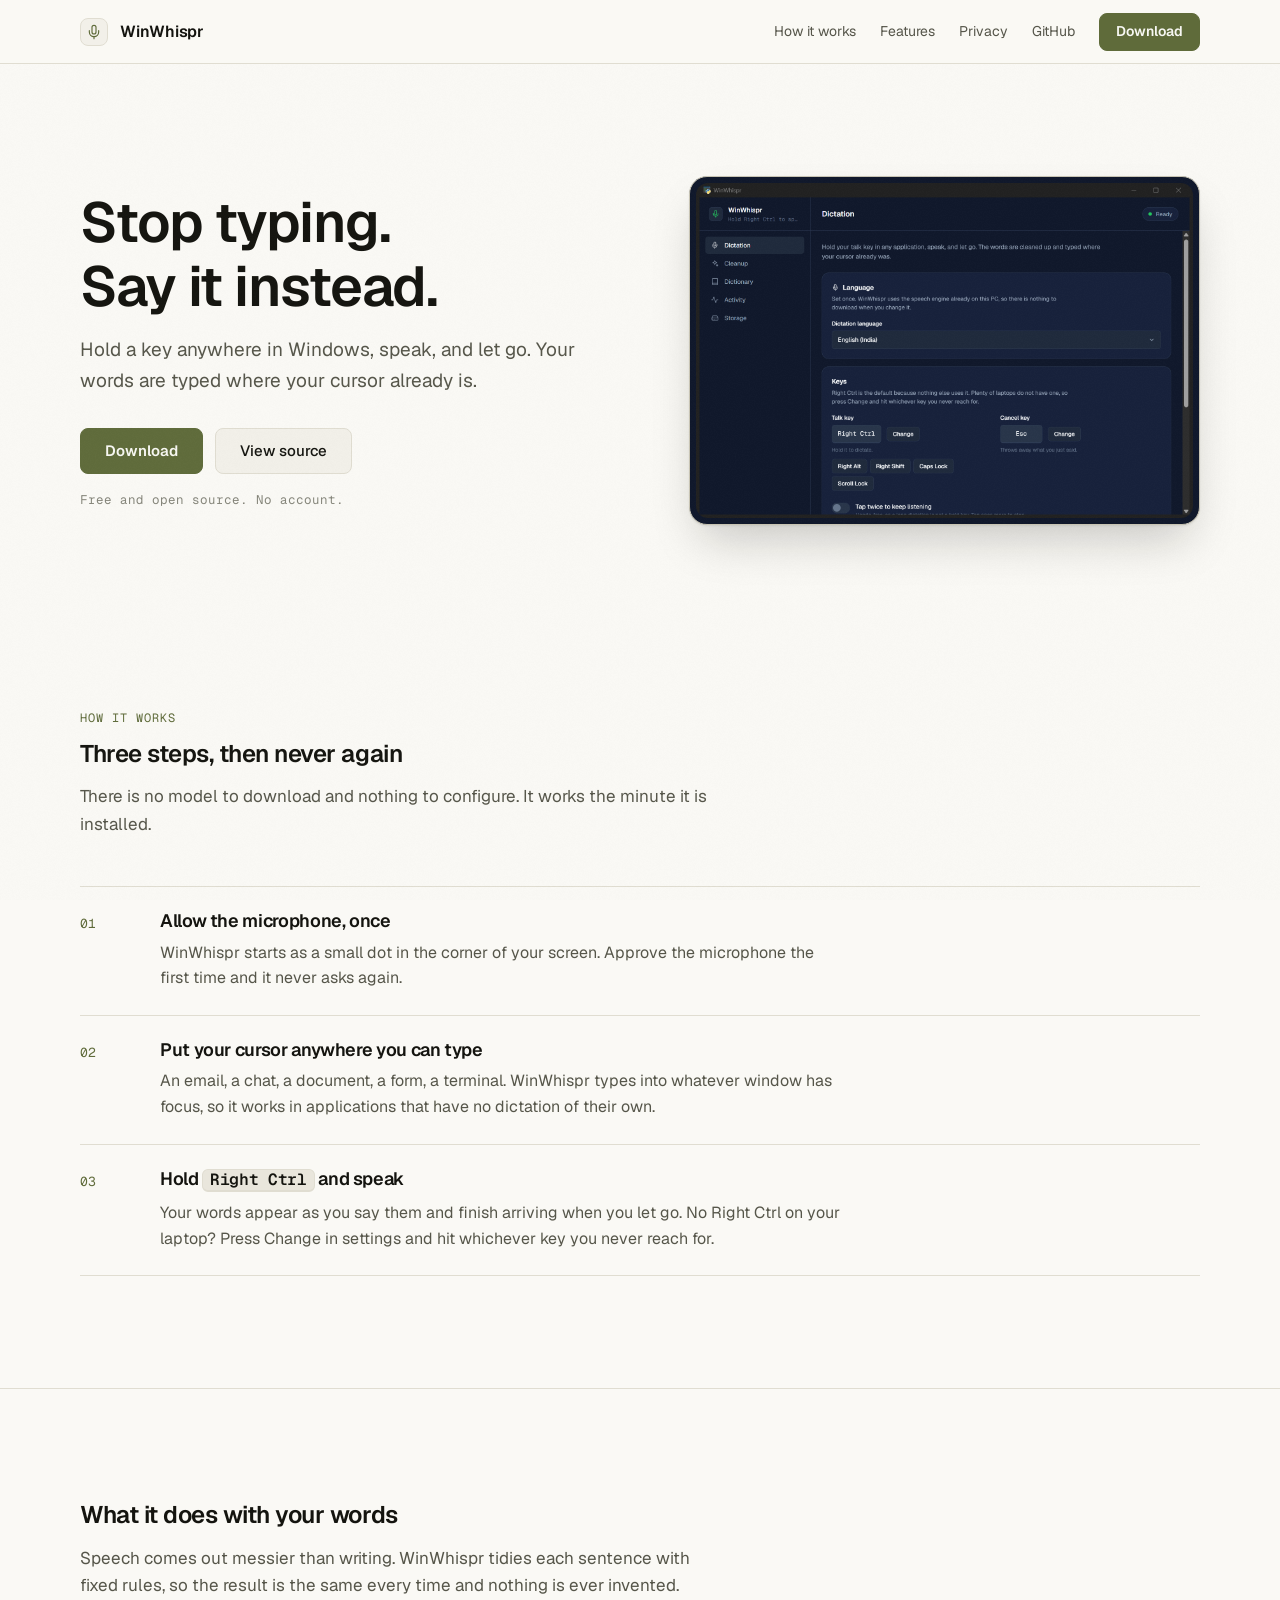
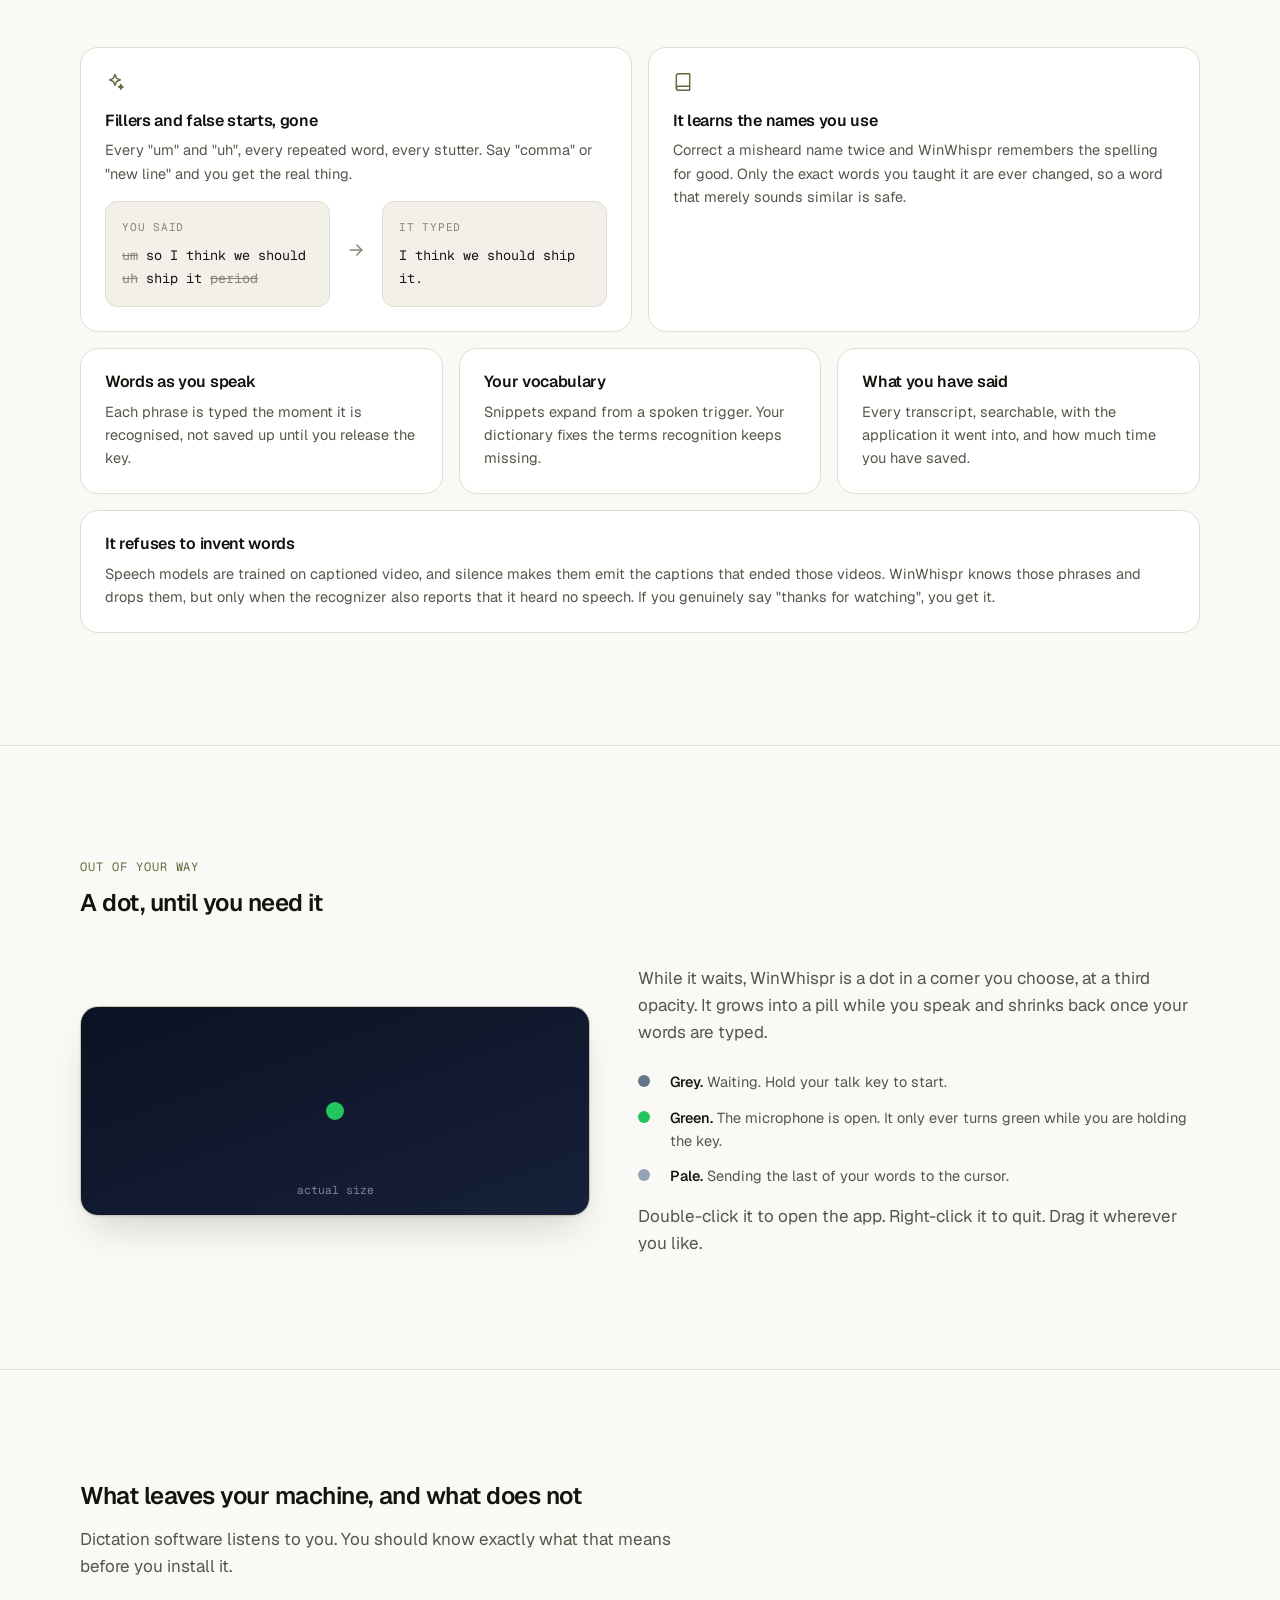
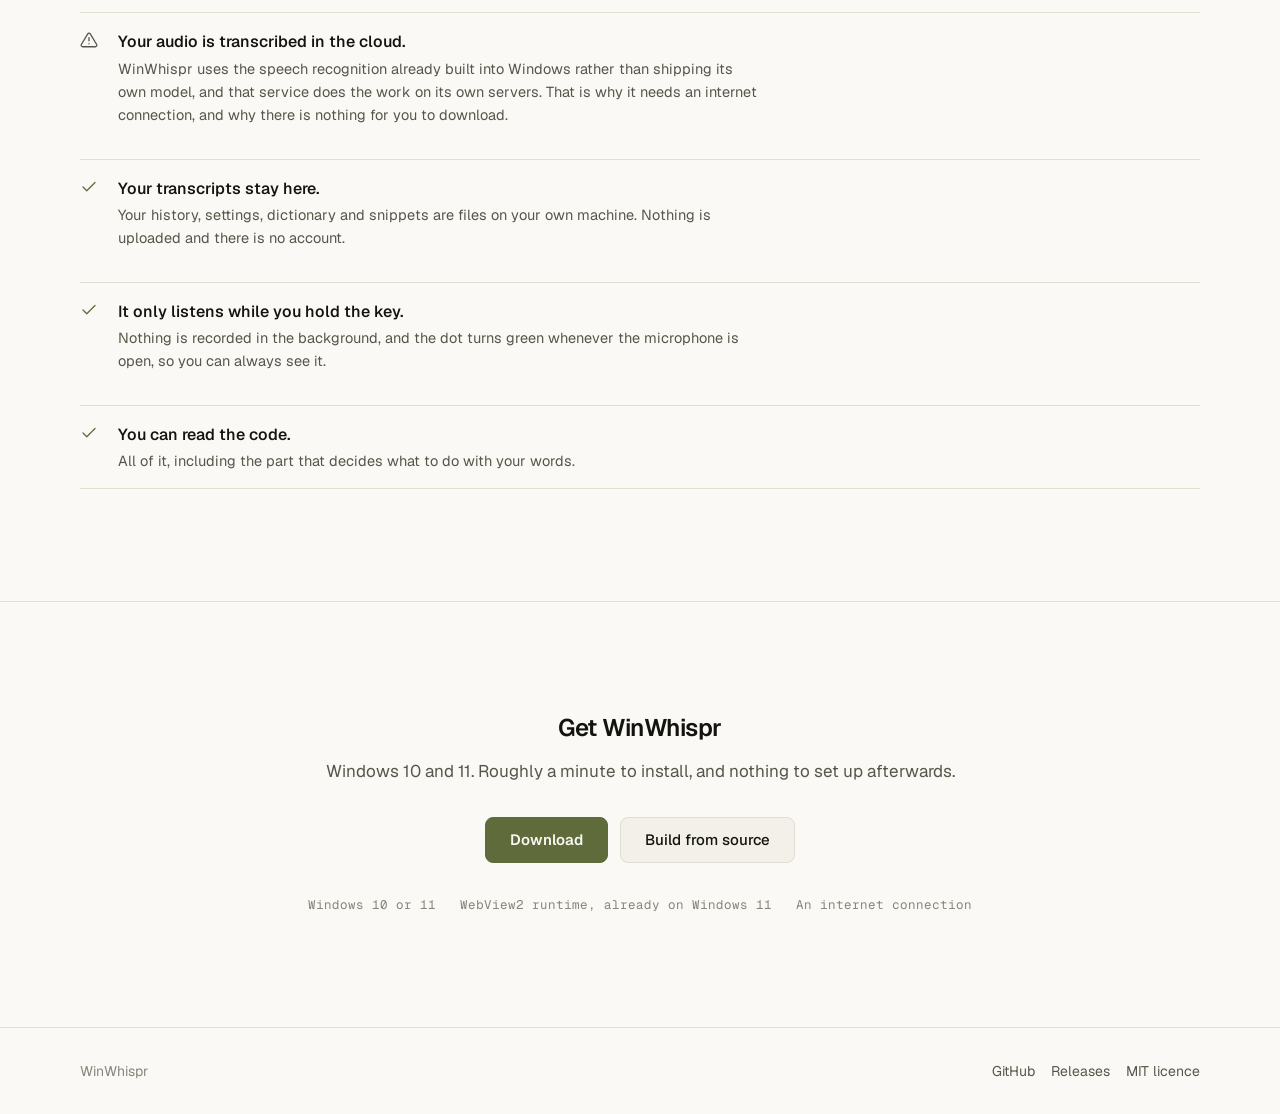
==== docs/index.html @ 0881a481 "feat: something to download, and a way to know there is a newer one The packaged build was 815MB. Ab" ====
<!doctype html>
<html lang="en">
<head>
<meta charset="utf-8">
<meta name="viewport" content="width=device-width, initial-scale=1">
<title>WinWhispr, dictation for Windows</title>
<meta name="description" content="Hold a key, speak, and your words are typed wherever your cursor already is. Nothing to download, no model to load, works in every application.">
<meta name="theme-color" content="#faf9f5">
<meta property="og:title" content="WinWhispr">
<meta property="og:description" content="Hold a key, speak, and your words are typed wherever your cursor already is.">
<meta property="og:image" content="assets/app.png">
<meta property="og:type" content="website">
<link rel="preload" href="assets/geist.woff2" as="font" type="font/woff2" crossorigin>
<link rel="stylesheet" href="style.css">
</head>
<body>

<nav class="nav">
  <div class="wrap">
    <a class="nav-brand" href="#top">
      <span class="nav-mark" aria-hidden="true">
        <svg width="16" height="16" viewBox="0 0 24 24" fill="none" stroke="currentColor" stroke-width="1.75" stroke-linecap="round" stroke-linejoin="round">
          <path d="M12 2a3 3 0 0 0-3 3v7a3 3 0 0 0 6 0V5a3 3 0 0 0-3-3z"/>
          <path d="M19 10v2a7 7 0 0 1-14 0v-2"/><path d="M12 19v3"/>
        </svg>
      </span>
      WinWhispr
    </a>
    <div class="nav-links">
      <a href="#how">How it works</a>
      <a href="#features">Features</a>
      <a href="#privacy">Privacy</a>
      <a href="https://github.com/Vatsa10/WindowWhispr">GitHub</a>
    </div>
    <a class="btn sm primary" href="#download">Download</a>
  </div>
</nav>

<!-- Hero: copy and proof, not centred, and four text elements at most. -->
<header class="hero" id="top">
  <div class="wrap">
    <div>
      <h1>Stop typing.<br>Say it instead.</h1>
      <p class="lede">Hold a key anywhere in Windows, speak, and let go. Your
        words are typed where your cursor already is.</p>
      <div class="hero-actions">
        <a class="btn primary" href="#download">Download</a>
        <a class="btn" href="https://github.com/Vatsa10/WindowWhispr">View source</a>
      </div>
      <p class="hero-note">Free and open source. No account.</p>
    </div>
    <div class="shot">
      <img src="assets/app.png" width="1560" height="1050"
           alt="The WinWhispr settings window, showing the dictation language and the talk key.">
    </div>
  </div>
</header>

<!-- A sequence. The rule is the thread; the number sits in the margin. -->
<section id="how">
  <div class="wrap">
    <p class="eyebrow">How it works</p>
    <h2>Three steps, then never again</h2>
    <p class="lede">There is no model to download and nothing to configure.
      It works the minute it is installed.</p>

    <div class="steps">
      <div class="step">
        <div class="step-n">01</div>
        <div>
          <h3>Allow the microphone, once</h3>
          <p>WinWhispr starts as a small dot in the corner of your screen.
            Approve the microphone the first time and it never asks again.</p>
        </div>
      </div>
      <div class="step">
        <div class="step-n">02</div>
        <div>
          <h3>Put your cursor anywhere you can type</h3>
          <p>An email, a chat, a document, a form, a terminal. WinWhispr types
            into whatever window has focus, so it works in applications that
            have no dictation of their own.</p>
        </div>
      </div>
      <div class="step">
        <div class="step-n">03</div>
        <div>
          <h3>Hold <kbd>Right Ctrl</kbd> and speak</h3>
          <p>Your words appear as you say them and finish arriving when you let
            go. No Right Ctrl on your laptop? Press Change in settings and hit
            whichever key you never reach for.</p>
        </div>
      </div>
    </div>
  </div>
</section>

<section id="features">
  <div class="wrap">
    <h2>What it does with your words</h2>
    <p class="lede">Speech comes out messier than writing. WinWhispr tidies each
      sentence with fixed rules, so the result is the same every time and
      nothing is ever invented.</p>

    <div class="bento">
      <div class="tile wide">
        <div class="tile-icon" aria-hidden="true">
          <svg width="20" height="20" viewBox="0 0 24 24" fill="none" stroke="currentColor" stroke-width="1.75" stroke-linecap="round" stroke-linejoin="round">
            <path d="M12 3l1.9 4.6L18.5 9.5 13.9 11.4 12 16l-1.9-4.6L5.5 9.5l4.6-1.9z"/>
            <path d="M19 15l.8 2 2 .8-2 .8-.8 2-.8-2-2-.8 2-.8z"/>
          </svg>
        </div>
        <h3>Fillers and false starts, gone</h3>
        <p>Every "um" and "uh", every repeated word, every stutter. Say "comma"
          or "new line" and you get the real thing.</p>
        <div class="demo">
          <div class="demo-box">
            <span class="demo-label">You said</span>
            <span class="strike">um</span> so I think we should
            <span class="strike">uh</span> ship it <span class="strike">period</span>
          </div>
          <div class="demo-arrow" aria-hidden="true">
            <svg width="20" height="20" viewBox="0 0 24 24" fill="none" stroke="currentColor" stroke-width="1.75" stroke-linecap="round" stroke-linejoin="round">
              <path d="M5 12h14"/><path d="m13 6 6 6-6 6"/>
            </svg>
          </div>
          <div class="demo-box">
            <span class="demo-label">It typed</span>
            I think we should ship it.
          </div>
        </div>
      </div>

      <div class="tile wide">
        <div class="tile-icon" aria-hidden="true">
          <svg width="20" height="20" viewBox="0 0 24 24" fill="none" stroke="currentColor" stroke-width="1.75" stroke-linecap="round" stroke-linejoin="round">
            <path d="M4 19.5A2.5 2.5 0 0 1 6.5 17H20"/>
            <path d="M6.5 2H20v20H6.5A2.5 2.5 0 0 1 4 19.5v-15A2.5 2.5 0 0 1 6.5 2z"/>
          </svg>
        </div>
        <h3>It learns the names you use</h3>
        <p>Correct a misheard name twice and WinWhispr remembers the spelling
          for good. Only the exact words you taught it are ever changed, so a
          word that merely sounds similar is safe.</p>
      </div>

      <div class="tile">
        <h3>Words as you speak</h3>
        <p>Each phrase is typed the moment it is recognised, not saved up until
          you release the key.</p>
      </div>

      <div class="tile">
        <h3>Your vocabulary</h3>
        <p>Snippets expand from a spoken trigger. Your dictionary fixes the
          terms recognition keeps missing.</p>
      </div>

      <div class="tile">
        <h3>What you have said</h3>
        <p>Every transcript, searchable, with the application it went into, and
          how much time you have saved.</p>
      </div>

      <div class="tile full">
        <h3>It refuses to invent words</h3>
        <p>Speech models are trained on captioned video, and silence makes them
          emit the captions that ended those videos. WinWhispr knows those
          phrases and drops them, but only when the recognizer also reports
          that it heard no speech. If you genuinely say "thanks for watching",
          you get it.</p>
      </div>
    </div>
  </div>
</section>

<section id="dot">
  <div class="wrap">
    <p class="eyebrow">Out of your way</p>
    <h2>A dot, until you need it</h2>

    <div class="dot-row">
      <div class="dot-stage">
        <span class="dot-live" aria-hidden="true"></span>
        <span class="dot-caption">actual size</span>
      </div>
      <div>
        <p class="lede" style="margin-top:0">While it waits, WinWhispr is a dot
          in a corner you choose, at a third opacity. It grows into a pill while
          you speak and shrinks back once your words are typed.</p>
        <div class="dot-states">
          <div class="dot-state">
            <span class="swatch idle" aria-hidden="true"></span>
            <span><b>Grey.</b> Waiting. Hold your talk key to start.</span>
          </div>
          <div class="dot-state">
            <span class="swatch live" aria-hidden="true"></span>
            <span><b>Green.</b> The microphone is open. It only ever turns green
              while you are holding the key.</span>
          </div>
          <div class="dot-state">
            <span class="swatch busy" aria-hidden="true"></span>
            <span><b>Pale.</b> Sending the last of your words to the cursor.</span>
          </div>
        </div>
        <p class="lede">Double-click it to open the app. Right-click it to quit.
          Drag it wherever you like.</p>
      </div>
    </div>
  </div>
</section>

<section id="privacy">
  <div class="wrap">
    <h2>What leaves your machine, and what does not</h2>
    <p class="lede">Dictation software listens to you. You should know exactly
      what that means before you install it.</p>

    <div class="facts">
      <div class="fact">
        <div class="fact-mark warn" aria-hidden="true">
          <svg width="18" height="18" viewBox="0 0 24 24" fill="none" stroke="currentColor" stroke-width="1.75" stroke-linecap="round" stroke-linejoin="round">
            <path d="M12 9v4"/><path d="M12 17h.01"/>
            <path d="M10.3 3.9 1.8 18a2 2 0 0 0 1.7 3h17a2 2 0 0 0 1.7-3L13.7 3.9a2 2 0 0 0-3.4 0z"/>
          </svg>
        </div>
        <div>
          <b>Your audio is transcribed in the cloud.</b>
            <p>WinWhispr uses the speech recognition already built into Windows
            rather than shipping its own model, and that service does the work
            on its own servers. That is why it needs an internet connection,
            and why there is nothing for you to download.</p>
        </div>
      </div>
      <div class="fact">
        <div class="fact-mark" aria-hidden="true">
          <svg width="18" height="18" viewBox="0 0 24 24" fill="none" stroke="currentColor" stroke-width="1.75" stroke-linecap="round" stroke-linejoin="round"><path d="M20 6 9 17l-5-5"/></svg>
        </div>
        <div>
          <b>Your transcripts stay here.</b>
          <p>Your history, settings, dictionary and snippets are files on your
            own machine. Nothing is uploaded and there is no account.</p>
        </div>
      </div>
      <div class="fact">
        <div class="fact-mark" aria-hidden="true">
          <svg width="18" height="18" viewBox="0 0 24 24" fill="none" stroke="currentColor" stroke-width="1.75" stroke-linecap="round" stroke-linejoin="round"><path d="M20 6 9 17l-5-5"/></svg>
        </div>
        <div>
          <b>It only listens while you hold the key.</b>
          <p>Nothing is recorded in the background, and the dot turns green
            whenever the microphone is open, so you can always see it.</p>
        </div>
      </div>
      <div class="fact">
        <div class="fact-mark" aria-hidden="true">
          <svg width="18" height="18" viewBox="0 0 24 24" fill="none" stroke="currentColor" stroke-width="1.75" stroke-linecap="round" stroke-linejoin="round"><path d="M20 6 9 17l-5-5"/></svg>
        </div>
        <div>
          <b>You can read the code.</b>
          <p>All of it, including the part that decides what to do with your
            words.</p>
        </div>
      </div>
    </div>
  </div>
</section>

<section id="download" class="download">
  <div class="wrap">
    <h2>Get WinWhispr</h2>
    <p class="lede">Windows 10 and 11. Roughly a minute to install, and nothing
      to set up afterwards.</p>
    <div class="download-actions">
      <a class="btn primary" href="https://github.com/Vatsa10/WindowWhispr/releases/latest">Download</a>
      <a class="btn" href="https://github.com/Vatsa10/WindowWhispr#installation">Build from source</a>
    </div>
    <div class="requirements">
      <span>Windows 10 or 11</span>
      <span>WebView2 runtime, already on Windows 11</span>
      <span>An internet connection</span>
    </div>
  </div>
</section>

<footer>
  <div class="wrap">
    <span>WinWhispr</span>
    <span class="spacer"></span>
    <a href="https://github.com/Vatsa10/WindowWhispr">GitHub</a>
    <a href="https://github.com/Vatsa10/WindowWhispr/releases">Releases</a>
    <a href="https://github.com/Vatsa10/WindowWhispr/blob/main/LICENSE">MIT licence</a>
  </div>
</footer>

</body>
</html>
---- docs/style.css ----
/* WinWhispr, the page.
 *
 * Paper ground, olive as the one accent, near-black type. Light rather than
 * dark on purpose: the product is a dark window, and a page that is also dark
 * gives the screenshot nothing to sit against. On paper it reads as a real
 * application photographed, which is what it is.
 *
 * Not pure white and not pure black. Both flatten everything near them, and
 * the grain overlay below needs somewhere to land.
 */

@font-face {
  font-family: "Geist";
  src: url("assets/geist.woff2") format("woff2");
  font-weight: 100 900;
  font-display: swap;
}

@font-face {
  font-family: "Geist Mono";
  src: url("assets/geist-mono.woff2") format("woff2");
  font-weight: 100 900;
  font-display: swap;
}

:root {
  color-scheme: light;

  --bg: #faf9f5;
  --surface: #ffffff;
  --surface-2: #f2f0e9;
  --surface-3: #e9e6dc;
  --border: #e0ddd1;
  --border-lit: #c9c5b4;

  /* Type. Near-black, because pure black on paper vibrates. */
  --fg: #14140f;
  --fg-2: #56564a;
  --fg-3: #85857a;

  /* Olive is the accent everywhere the app uses green. Deep enough to carry
     white text at AA, which a brighter olive would not. */
  --live: #5f6b3a;
  --live-lit: #4c5730;
  --live-soft: #5f6b3a14;

  --font: "Geist", system-ui, -apple-system, "Segoe UI", sans-serif;
  --mono: "Geist Mono", ui-monospace, "Cascadia Mono", Consolas, monospace;

  --s1: 4px; --s2: 8px; --s3: 12px; --s4: 16px;
  --s5: 24px; --s6: 32px; --s7: 48px; --s8: 72px; --s9: 112px;

  --r-sm: 8px;
  --r: 12px;
  --r-lg: 18px;
  --r-full: 999px;

  --ease: cubic-bezier(.2, .8, .3, 1);
  --fast: 160ms;
  --med: 240ms;

  --page: 1120px;
}

* { box-sizing: border-box; }

html { scroll-behavior: smooth; }

body {
  margin: 0;
  background: var(--bg);
  color: var(--fg);
  font-family: var(--font);
  font-size: 16px;
  line-height: 1.6;
  -webkit-font-smoothing: antialiased;
}

@media (prefers-reduced-motion: reduce) {
  html { scroll-behavior: auto; }
  *, *::before, *::after {
    animation-duration: .01ms !important;
    transition-duration: .01ms !important;
  }
}

/* height:auto is load-bearing: the width and height attributes are there to
   reserve space and stop the layout jumping, and without this the image keeps
   its full natural height while the width shrinks, which distorts it and
   stretches whatever contains it. */
img { max-width: 100%; height: auto; display: block; }

a { color: var(--live); text-decoration: none; }
a:hover { color: var(--live-lit); }

:focus-visible { outline: 2px solid var(--live); outline-offset: 3px; border-radius: var(--r-sm); }

h1, h2, h3 { margin: 0; font-weight: 600; letter-spacing: -.02em; line-height: 1.15; }
p { margin: 0; }

.wrap { width: min(var(--page), 100% - 40px); margin-inline: auto; }

/* Grain, on a fixed pointer-events-none layer and nowhere else. On a
   scrolling element this repaints every frame and costs real performance;
   fixed, it is composited once. Paper without any tooth looks like a blank
   canvas rather than a surface. */
body::after {
  content: "";
  position: fixed; inset: 0; z-index: 1;
  pointer-events: none;
  opacity: .5;
  background-image: url("data:image/svg+xml,%3Csvg xmlns='http://www.w3.org/2000/svg' width='160' height='160'%3E%3Cfilter id='n'%3E%3CfeTurbulence type='fractalNoise' baseFrequency='.85' numOctaves='3' stitchTiles='stitch'/%3E%3CfeColorMatrix type='saturate' values='0'/%3E%3C/filter%3E%3Crect width='160' height='160' filter='url(%23n)' opacity='.055'/%3E%3C/svg%3E");
}
@media (prefers-reduced-transparency: reduce) { body::after { display: none; } }

.mono { font-family: var(--mono); }

/* --- nav ----------------------------------------------------------------- */

.nav {
  position: sticky; top: 0; z-index: 10;
  height: 64px;
  display: flex; align-items: center;
  background: #faf9f5e8;
  backdrop-filter: blur(12px);
  border-bottom: 1px solid var(--border);
}
.nav .wrap { display: flex; align-items: center; gap: var(--s5); }
.nav-brand {
  display: flex; align-items: center; gap: var(--s3);
  font-weight: 600; letter-spacing: -.015em; color: var(--fg);
  margin-right: auto;
}
.nav-mark {
  width: 28px; height: 28px; flex: none;
  display: grid; place-items: center;
  border-radius: var(--r-sm);
  background: var(--surface-2); border: 1px solid var(--border);
  color: var(--live);
}
.nav-links { display: flex; align-items: center; gap: var(--s5); }
.nav-links a { color: var(--fg-2); font-size: 14px; }
.nav-links a:hover { color: var(--fg); }
/* Below this the links would wrap to a second line, and a two-line nav reads
   as broken. The page's own sections are still reachable by scrolling. */
@media (max-width: 720px) { .nav-links { display: none; } }

/* --- buttons ------------------------------------------------------------- */

.btn {
  display: inline-flex; align-items: center; justify-content: center; gap: var(--s2);
  min-height: 46px; padding: 0 var(--s5);
  border: 1px solid var(--border); border-radius: var(--r-sm);
  background: var(--surface-2); color: var(--fg);
  font: inherit; font-size: 15px; font-weight: 500;
  cursor: pointer; white-space: nowrap;
  transition: background var(--fast) var(--ease), border-color var(--fast) var(--ease),
              transform var(--fast) var(--ease);
}
.btn:hover { background: var(--surface-3); border-color: var(--border-lit); color: var(--fg); }
/* Scale rather than translate, so a press never nudges what sits beside it. */
.btn:active { transform: scale(.98); }
.btn.primary {
  background: var(--live); border-color: var(--live); color: #f7f7f2; font-weight: 600;
}
.btn.primary:hover { background: var(--live-lit); border-color: var(--live-lit); color: #ffffff; }
.btn.sm { min-height: 38px; padding: 0 var(--s4); font-size: 14px; }

/* --- section rhythm ------------------------------------------------------ */

section { padding-block: var(--s9); }
section + section { border-top: 1px solid var(--border); }

.eyebrow {
  font-family: var(--mono); font-size: 12px; letter-spacing: .08em;
  text-transform: uppercase; color: var(--live);
  margin-bottom: var(--s3);
}
.lede { color: var(--fg-2); font-size: 17px; max-width: 58ch; margin-top: var(--s4); }

/* --- hero ---------------------------------------------------------------- */

/* Asymmetric on purpose: the copy is the message and the screenshot is the
   proof, and giving them equal halves makes neither lead. */
.hero { padding-block: var(--s9) var(--s8); }
.hero .wrap {
  display: grid; gap: var(--s8);
  grid-template-columns: minmax(0, 1.05fr) minmax(0, 1fr);
  align-items: center;
}
.hero h1 { font-size: clamp(38px, 5vw, 56px); }
.hero .lede { font-size: 19px; max-width: 46ch; }
.hero-actions { display: flex; flex-wrap: wrap; gap: var(--s3); margin-top: var(--s6); }
.hero-note {
  margin-top: var(--s4);
  font-family: var(--mono); font-size: 12.5px; color: var(--fg-3);
}

/* The product is a dark window. On paper it needs a frame and a real shadow,
   or it reads as a hole in the page rather than a photograph of an app. */
.shot {
  border: 1px solid var(--border-lit); border-radius: var(--r-lg);
  overflow: hidden; background: #0f172a;
  padding: 6px;
  box-shadow: 0 1px 2px #14140f14, 0 24px 48px -12px #14140f38;
}
.shot img { border-radius: 12px; }

@media (max-width: 900px) {
  .hero .wrap { grid-template-columns: 1fr; gap: var(--s7); }
  section { padding-block: var(--s8); }
}

/* --- steps --------------------------------------------------------------- */

/* A sequence, not three equal cards: the rule is the thread, and the number
   sits in the margin rather than in a box of its own. */
.steps { display: grid; gap: 0; margin-top: var(--s7); }
.step {
  display: grid; gap: var(--s5);
  grid-template-columns: 56px minmax(0, 1fr);
  padding-block: var(--s5);
  border-top: 1px solid var(--border);
}
.step:last-child { border-bottom: 1px solid var(--border); }
.step-n {
  font-family: var(--mono); font-size: 13px; color: var(--live);
  padding-top: 3px;
}
.step h3 { font-size: 18px; }
.step p { color: var(--fg-2); margin-top: var(--s2); max-width: 62ch; }

kbd {
  display: inline-block;
  font-family: var(--mono); font-size: .9em;
  padding: 1px 7px; border-radius: 6px;
  background: var(--surface-3);
  border: 1px solid var(--border); border-bottom-width: 2px;
  color: var(--fg);
}

/* --- features ------------------------------------------------------------ */

/* Mixed cell sizes, and two of them carry something other than text, because
   a grid of identical text tiles is the thing every generated page does. */
.bento {
  display: grid; gap: var(--s4); margin-top: var(--s7);
  grid-template-columns: repeat(6, 1fr);
}
.tile {
  background: var(--surface); border: 1px solid var(--border);
  border-radius: var(--r-lg); padding: var(--s5);
  grid-column: span 2;
  transition: border-color var(--fast) var(--ease);
}
.tile:hover { border-color: var(--border-lit); }
.tile.wide { grid-column: span 3; }
.tile.full { grid-column: span 6; }
.tile h3 { font-size: 16px; }
.tile p { color: var(--fg-2); font-size: 14.5px; margin-top: var(--s2); }
.tile-icon { color: var(--live); margin-bottom: var(--s3); }

@media (max-width: 860px) {
  .bento { grid-template-columns: repeat(2, 1fr); }
  .tile, .tile.wide { grid-column: span 1; }
  .tile.full { grid-column: span 2; }
}
@media (max-width: 560px) {
  .bento { grid-template-columns: 1fr; }
  .tile, .tile.wide, .tile.full { grid-column: span 1; }
}

/* A worked example rather than a claim. */
.demo {
  display: grid; gap: var(--s4); margin-top: var(--s4);
  grid-template-columns: 1fr auto 1fr;
  align-items: center;
}
.demo-box {
  background: var(--surface-2); border: 1px solid var(--border);
  border-radius: var(--r); padding: var(--s4);
  font-family: var(--mono); font-size: 13.5px; line-height: 1.7;
}
.demo-label {
  display: block; font-size: 11px; letter-spacing: .07em; text-transform: uppercase;
  color: var(--fg-3); margin-bottom: var(--s2);
}
.demo-arrow { color: var(--fg-3); }
.strike { color: var(--fg-3); text-decoration: line-through; }
@media (max-width: 700px) {
  .demo { grid-template-columns: 1fr; }
  .demo-arrow { display: none; }
}

/* --- the dot ------------------------------------------------------------- */

.dot-row {
  display: grid; gap: var(--s7); margin-top: var(--s7);
  grid-template-columns: minmax(0, 1fr) minmax(0, 1.1fr);
  align-items: center;
}
/* Deliberately dark: this is a picture of the dot as it appears on a desktop,
   and showing it on paper would be showing something that never happens. */
.dot-stage {
  position: relative;
  border: 1px solid var(--border-lit); border-radius: var(--r-lg);
  background: linear-gradient(160deg, #0b1222, #16203a);
  min-height: 210px;
  display: grid; place-items: center;
  box-shadow: 0 1px 2px #14140f14, 0 20px 40px -14px #14140f33;
}
.dot-live {
  width: 18px; height: 18px; border-radius: 50%;
  background: #22c55e;
  animation: breathe 1.4s var(--ease) infinite;
}
@keyframes breathe { 50% { opacity: .3; transform: scale(.7); } }
.dot-caption {
  position: absolute; bottom: var(--s4); left: 0; right: 0;
  text-align: center; font-family: var(--mono); font-size: 11.5px; color: #7c8699;
}
.dot-states { display: grid; gap: var(--s3); margin-top: var(--s5); }
.dot-state { display: grid; grid-template-columns: 20px 1fr; gap: var(--s3); align-items: start; }
.swatch { width: 12px; height: 12px; border-radius: 50%; margin-top: 5px; }
/* The dot's own colours, as they appear on the desktop, not the page palette. */
.swatch.idle { background: #64748b; }
.swatch.live { background: #22c55e; }
.swatch.busy { background: #94a3b8; }
.dot-state span { color: var(--fg-2); font-size: 14.5px; }
.dot-state b { color: var(--fg); font-weight: 550; }
@media (max-width: 860px) { .dot-row { grid-template-columns: 1fr; gap: var(--s5); } }

/* --- honesty ------------------------------------------------------------- */

.facts { display: grid; gap: var(--s4); margin-top: var(--s6); }
.fact {
  display: grid; grid-template-columns: 22px 1fr; gap: var(--s4);
  padding-block: var(--s4);
  border-top: 1px solid var(--border);
}
.fact:last-child { border-bottom: 1px solid var(--border); }
.fact-mark { color: var(--live); padding-top: 2px; }
.fact-mark.warn { color: var(--fg-2); }
.fact b { display: block; font-weight: 550; }
.fact p { color: var(--fg-2); font-size: 14.5px; margin-top: 2px; max-width: 64ch; }

/* --- download ------------------------------------------------------------ */

.download { text-align: center; }
.download .lede { margin-inline: auto; }
.download-actions { display: flex; justify-content: center; flex-wrap: wrap; gap: var(--s3); margin-top: var(--s6); }
.requirements {
  margin-top: var(--s6); display: flex; flex-wrap: wrap; justify-content: center;
  gap: var(--s3) var(--s5);
  font-family: var(--mono); font-size: 12.5px; color: var(--fg-3);
}

/* --- footer -------------------------------------------------------------- */

footer {
  border-top: 1px solid var(--border);
  padding-block: var(--s6);
  color: var(--fg-3); font-size: 14px;
}
footer .wrap { display: flex; flex-wrap: wrap; gap: var(--s4); align-items: center; }
footer .spacer { margin-left: auto; }
footer a { color: var(--fg-2); }
footer a:hover { color: var(--fg); }
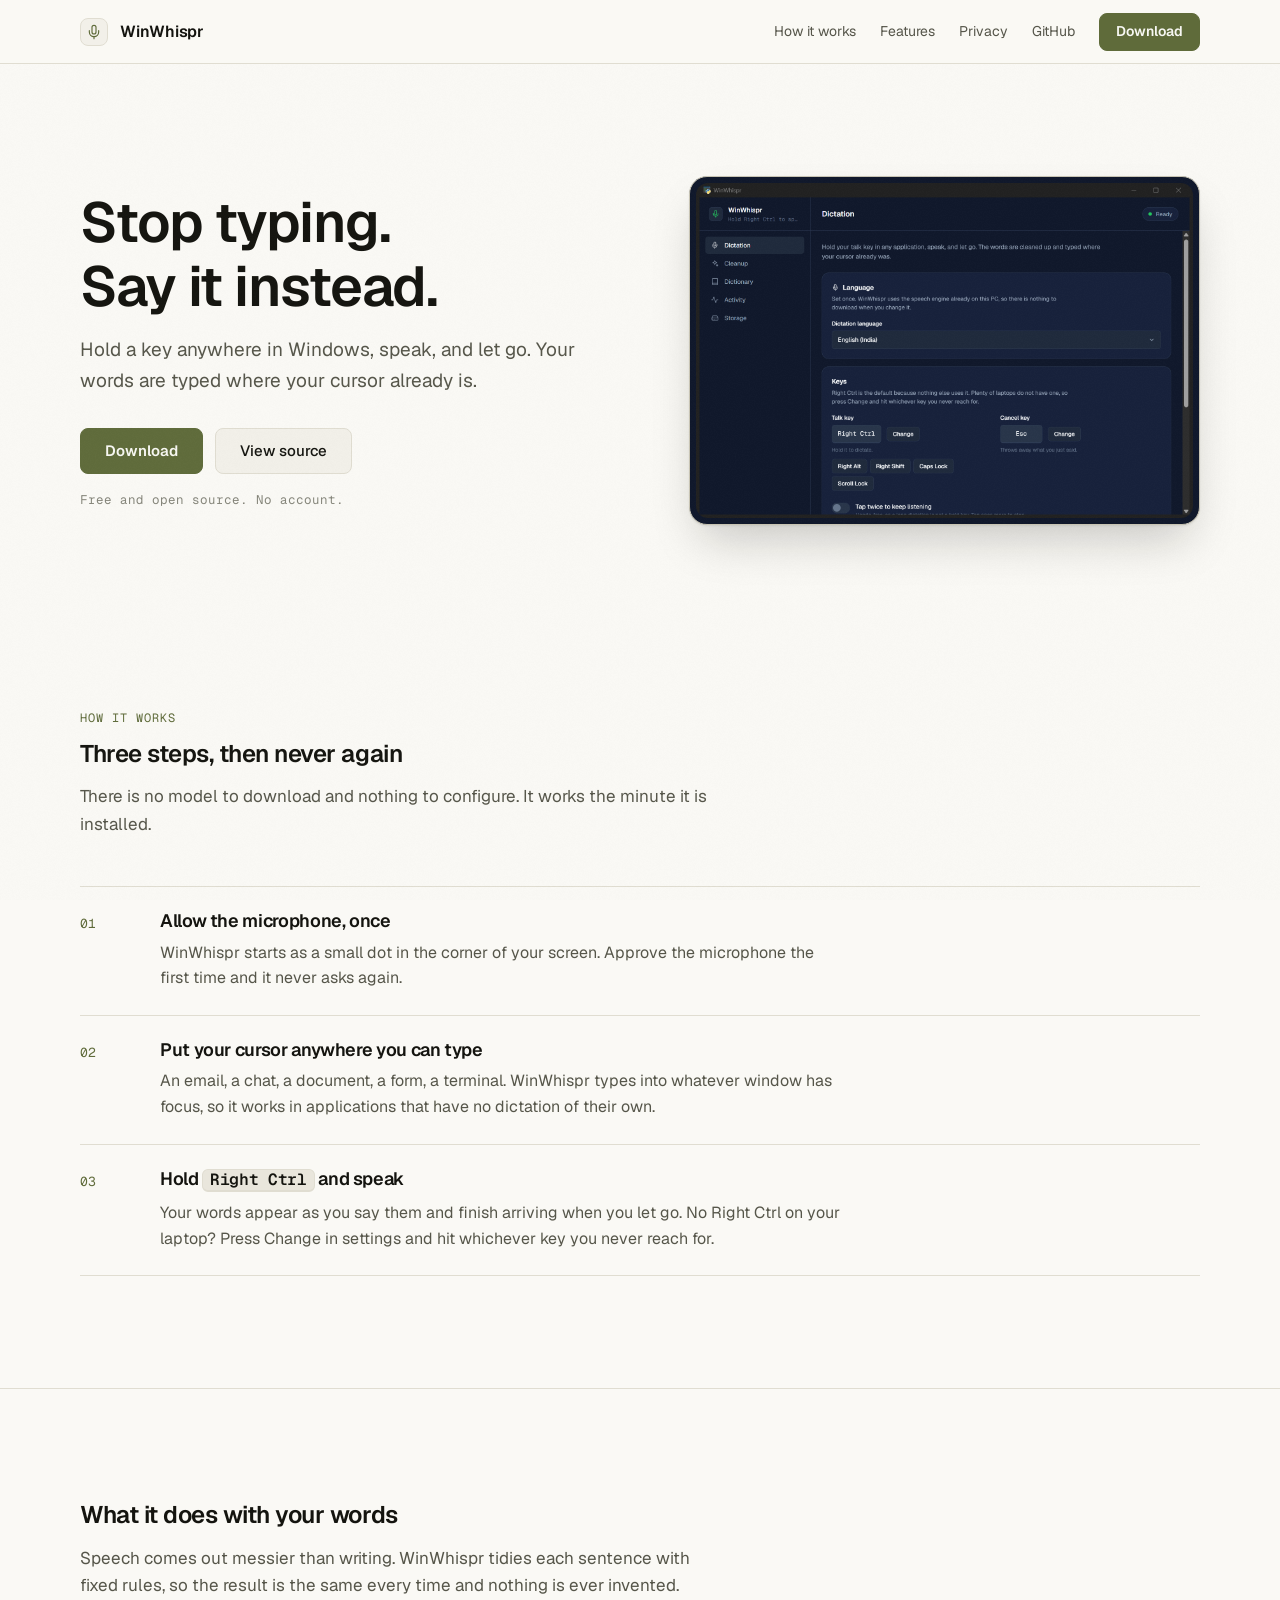
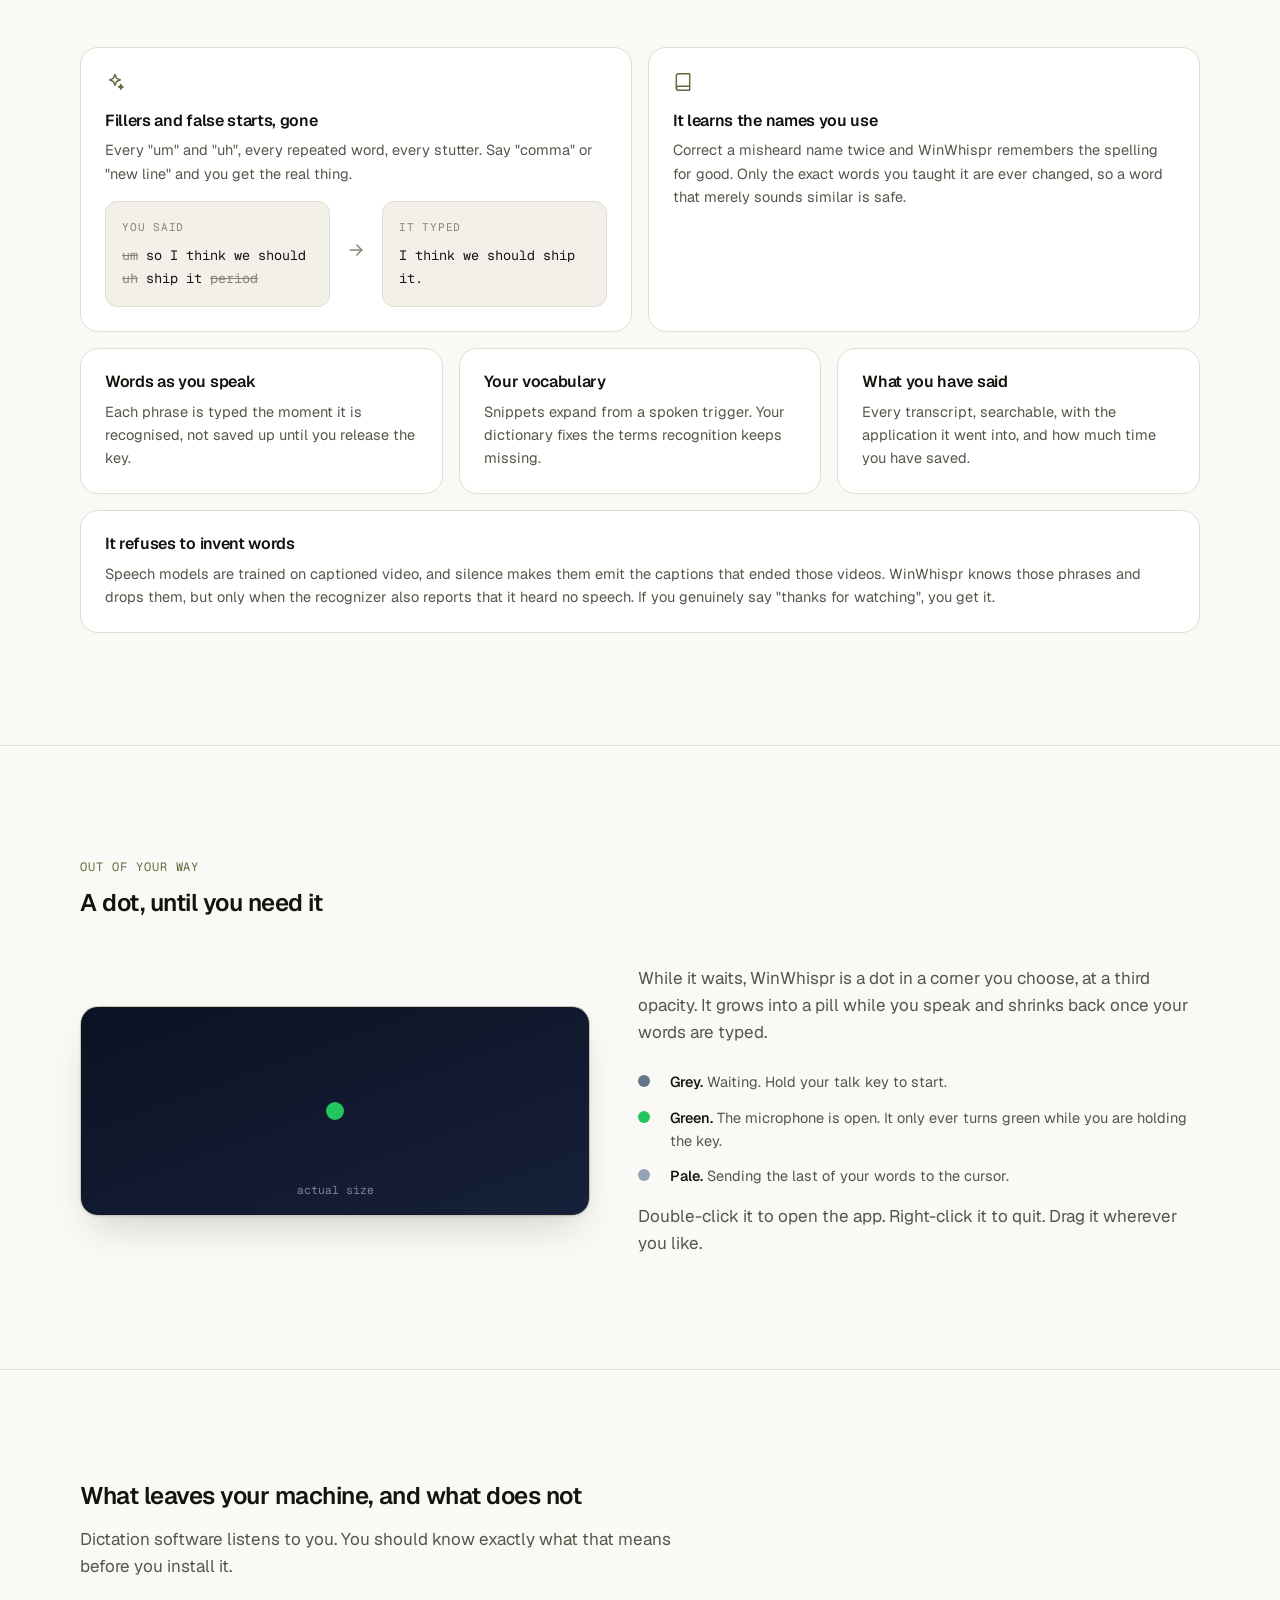
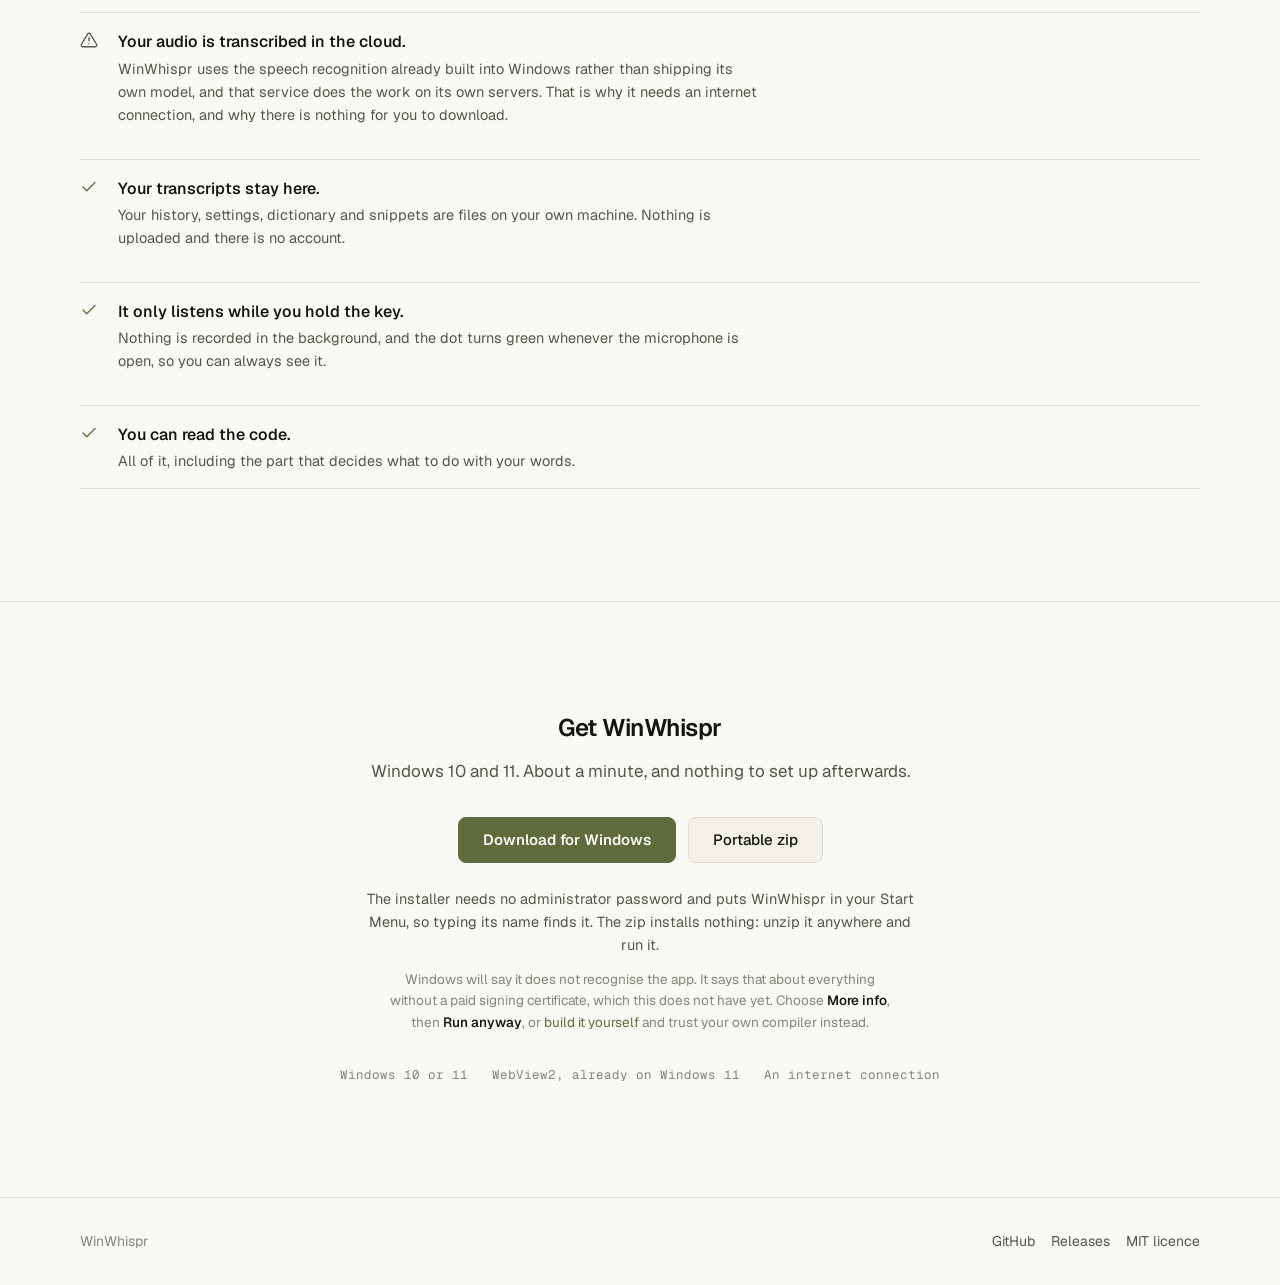
==== commit dac8dd4e: "feat: download links that never need editing again The site linked at the releases page, so getting " ====
--- a/docs/index.html
+++ b/docs/index.html
@@ -269,15 +269,27 @@
 <section id="download" class="download">
   <div class="wrap">
     <h2>Get WinWhispr</h2>
-    <p class="lede">Windows 10 and 11. Roughly a minute to install, and nothing
-      to set up afterwards.</p>
+    <p class="lede">Windows 10 and 11. About a minute, and nothing to set up
+      afterwards.</p>
     <div class="download-actions">
-      <a class="btn primary" href="https://github.com/Vatsa10/WindowWhispr/releases/latest">Download</a>
-      <a class="btn" href="https://github.com/Vatsa10/WindowWhispr#installation">Build from source</a>
-    </div>
+      <a class="btn primary" href="https://github.com/Vatsa10/WindowWhispr/releases/latest/download/WinWhispr-Setup.exe">
+        Download for Windows
+      </a>
+      <a class="btn" href="https://github.com/Vatsa10/WindowWhispr/releases/latest/download/WinWhispr-Portable.zip">
+        Portable zip
+      </a>
+    </div>
+    <p class="download-note">The installer needs no administrator password and
+      puts WinWhispr in your Start Menu, so typing its name finds it. The zip
+      installs nothing: unzip it anywhere and run it.</p>
+    <p class="download-note">Windows will say it does not recognise the app.
+      It says that about everything without a paid signing certificate, which
+      this does not have yet. Choose <b>More info</b>, then <b>Run anyway</b>,
+      or <a href="https://github.com/Vatsa10/WindowWhispr#building-it-yourself">build
+      it yourself</a> and trust your own compiler instead.</p>
     <div class="requirements">
       <span>Windows 10 or 11</span>
-      <span>WebView2 runtime, already on Windows 11</span>
+      <span>WebView2, already on Windows 11</span>
       <span>An internet connection</span>
     </div>
   </div>
--- a/docs/style.css
+++ b/docs/style.css
@@ -349,6 +349,13 @@
 .download { text-align: center; }
 .download .lede { margin-inline: auto; }
 .download-actions { display: flex; justify-content: center; flex-wrap: wrap; gap: var(--s3); margin-top: var(--s6); }
+.download-note {
+  margin: var(--s5) auto 0; max-width: 56ch;
+  color: var(--fg-2); font-size: 14.5px;
+}
+.download-note + .download-note { margin-top: var(--s3); font-size: 13.5px; color: var(--fg-3); }
+.download-note b { color: var(--fg); font-weight: 550; }
+
 .requirements {
   margin-top: var(--s6); display: flex; flex-wrap: wrap; justify-content: center;
   gap: var(--s3) var(--s5);
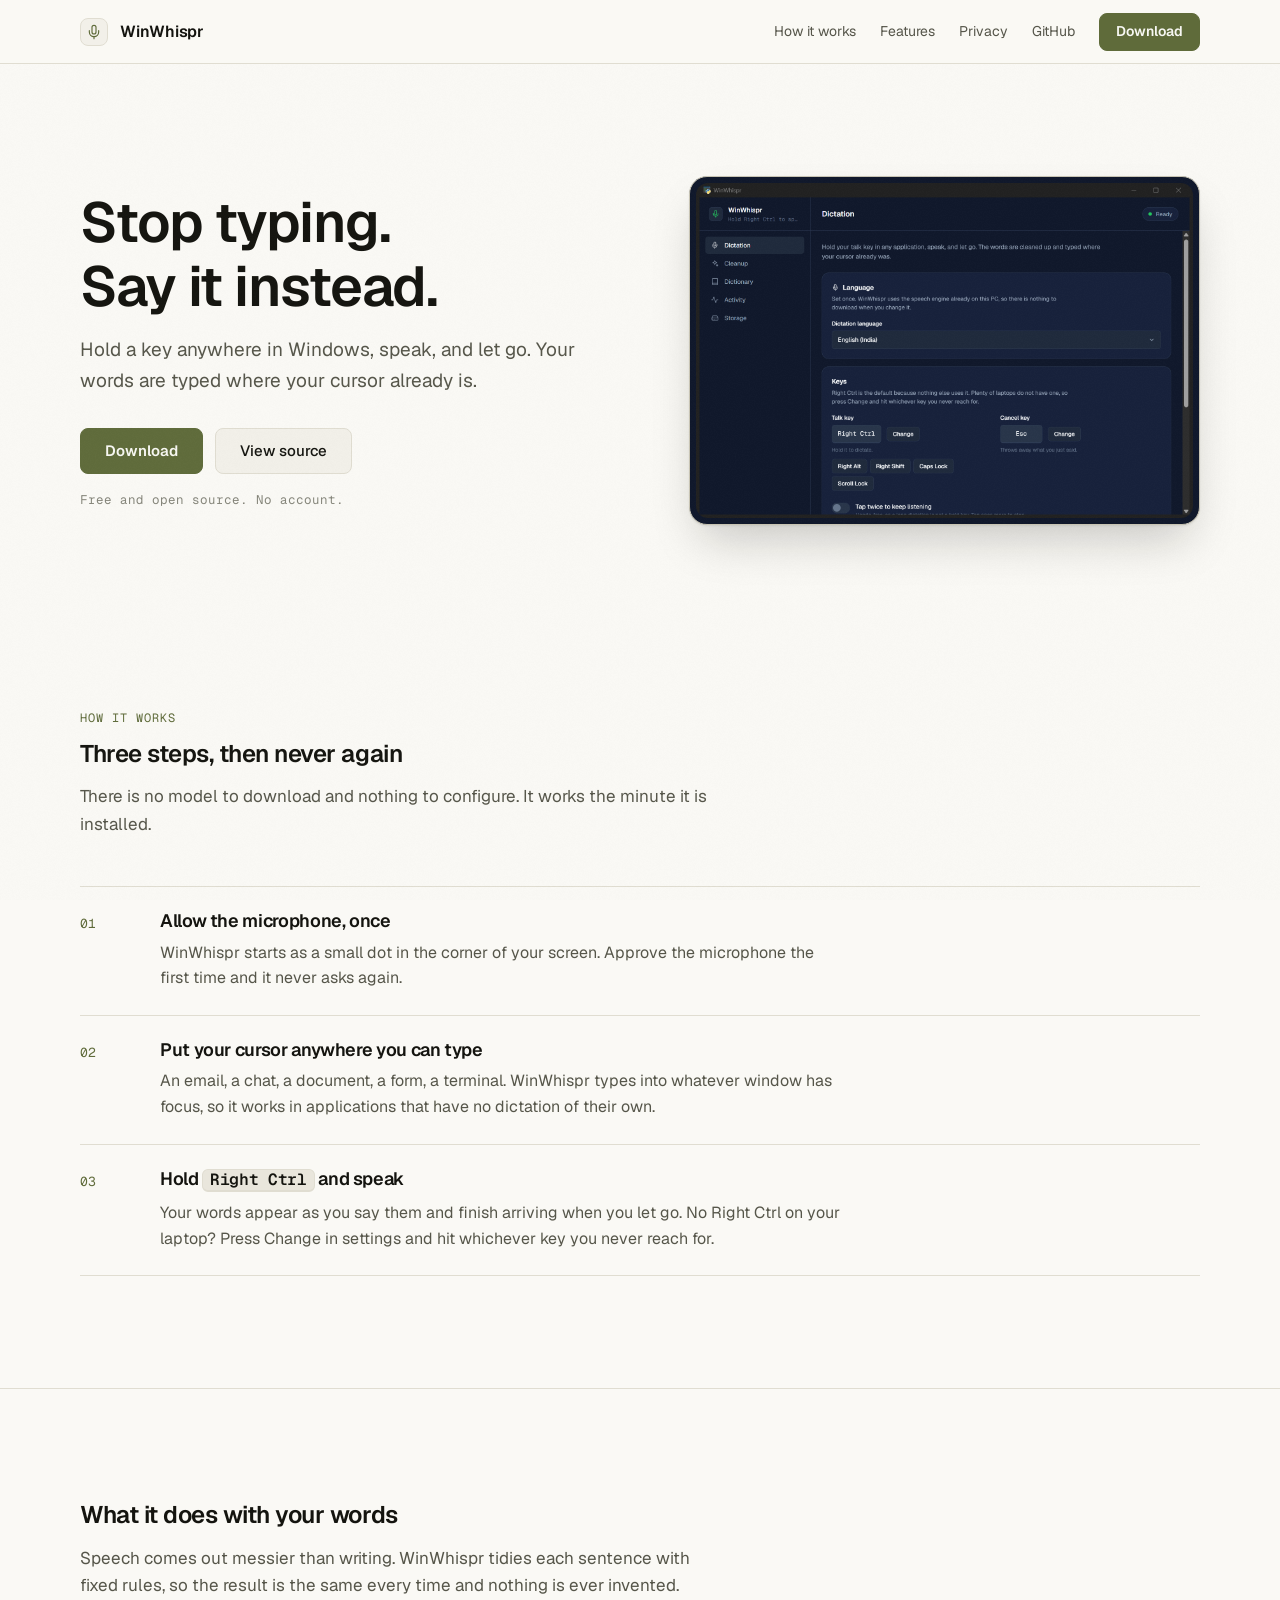
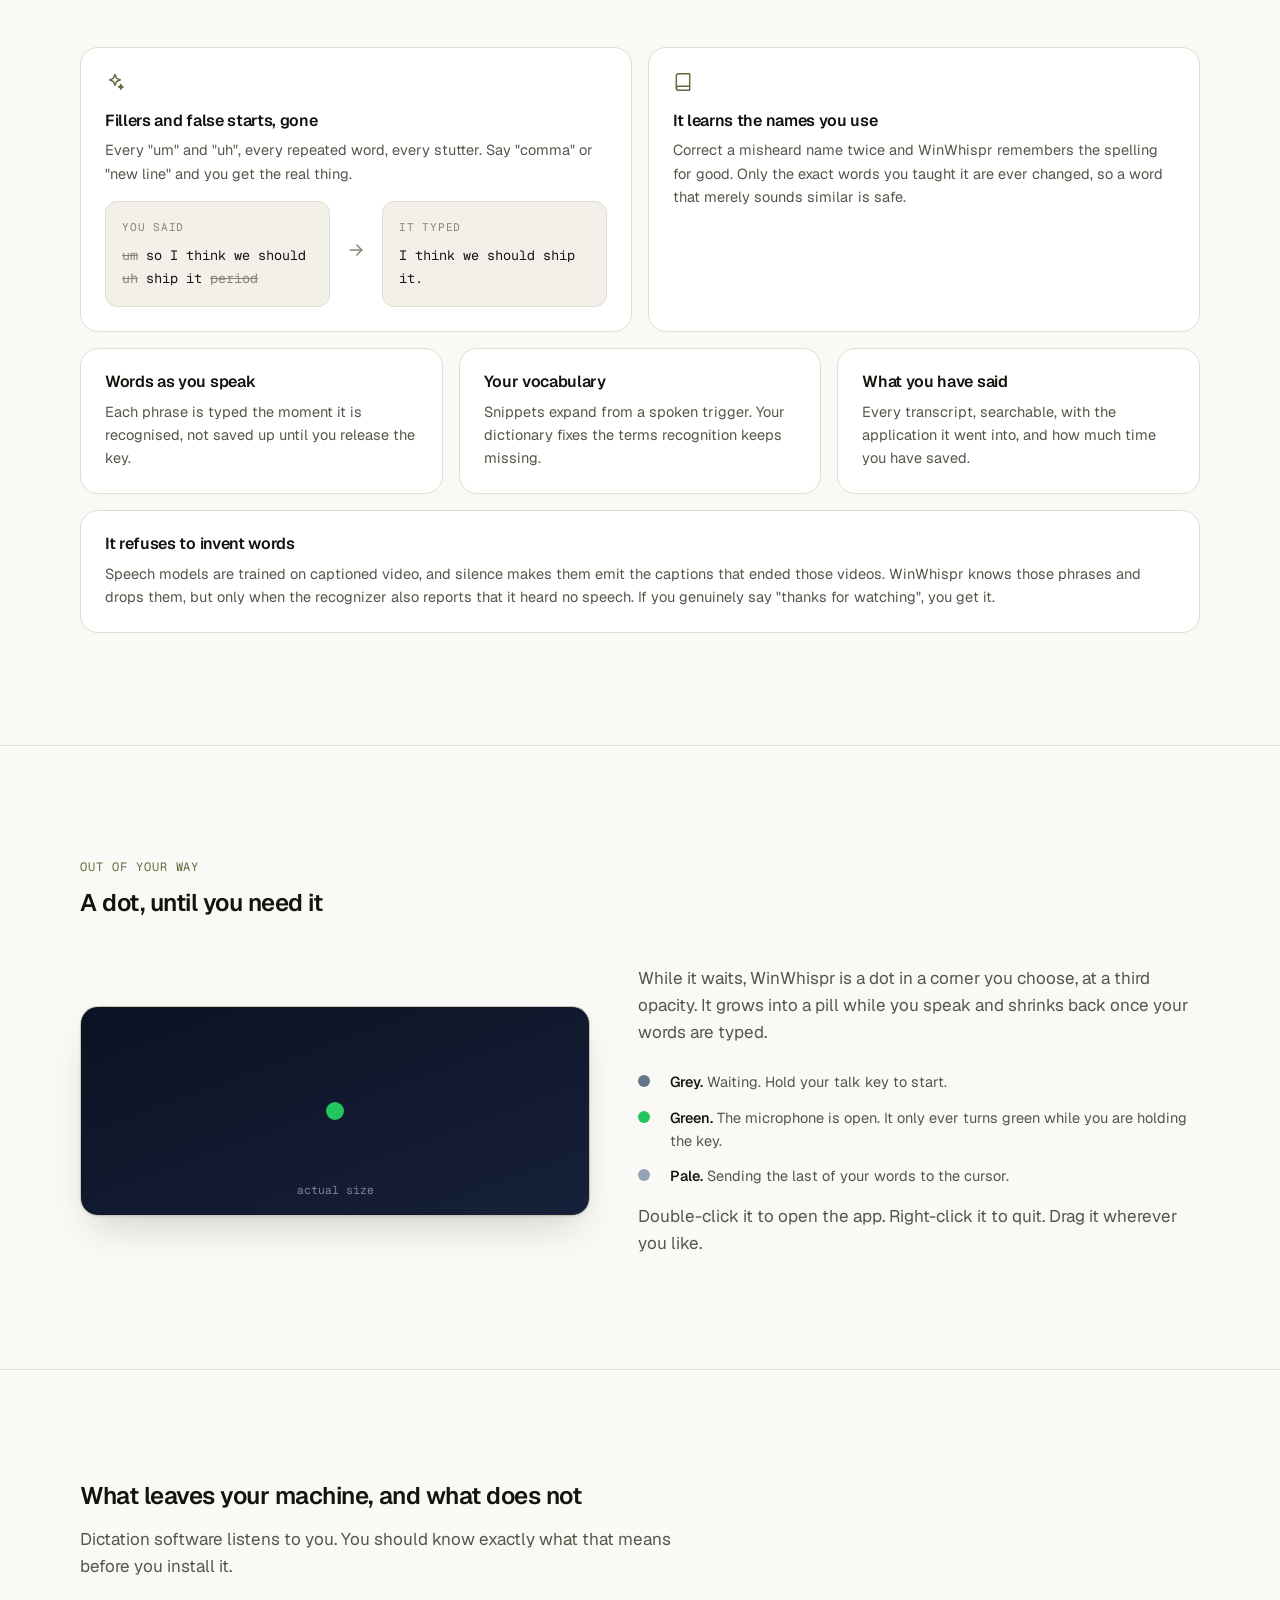
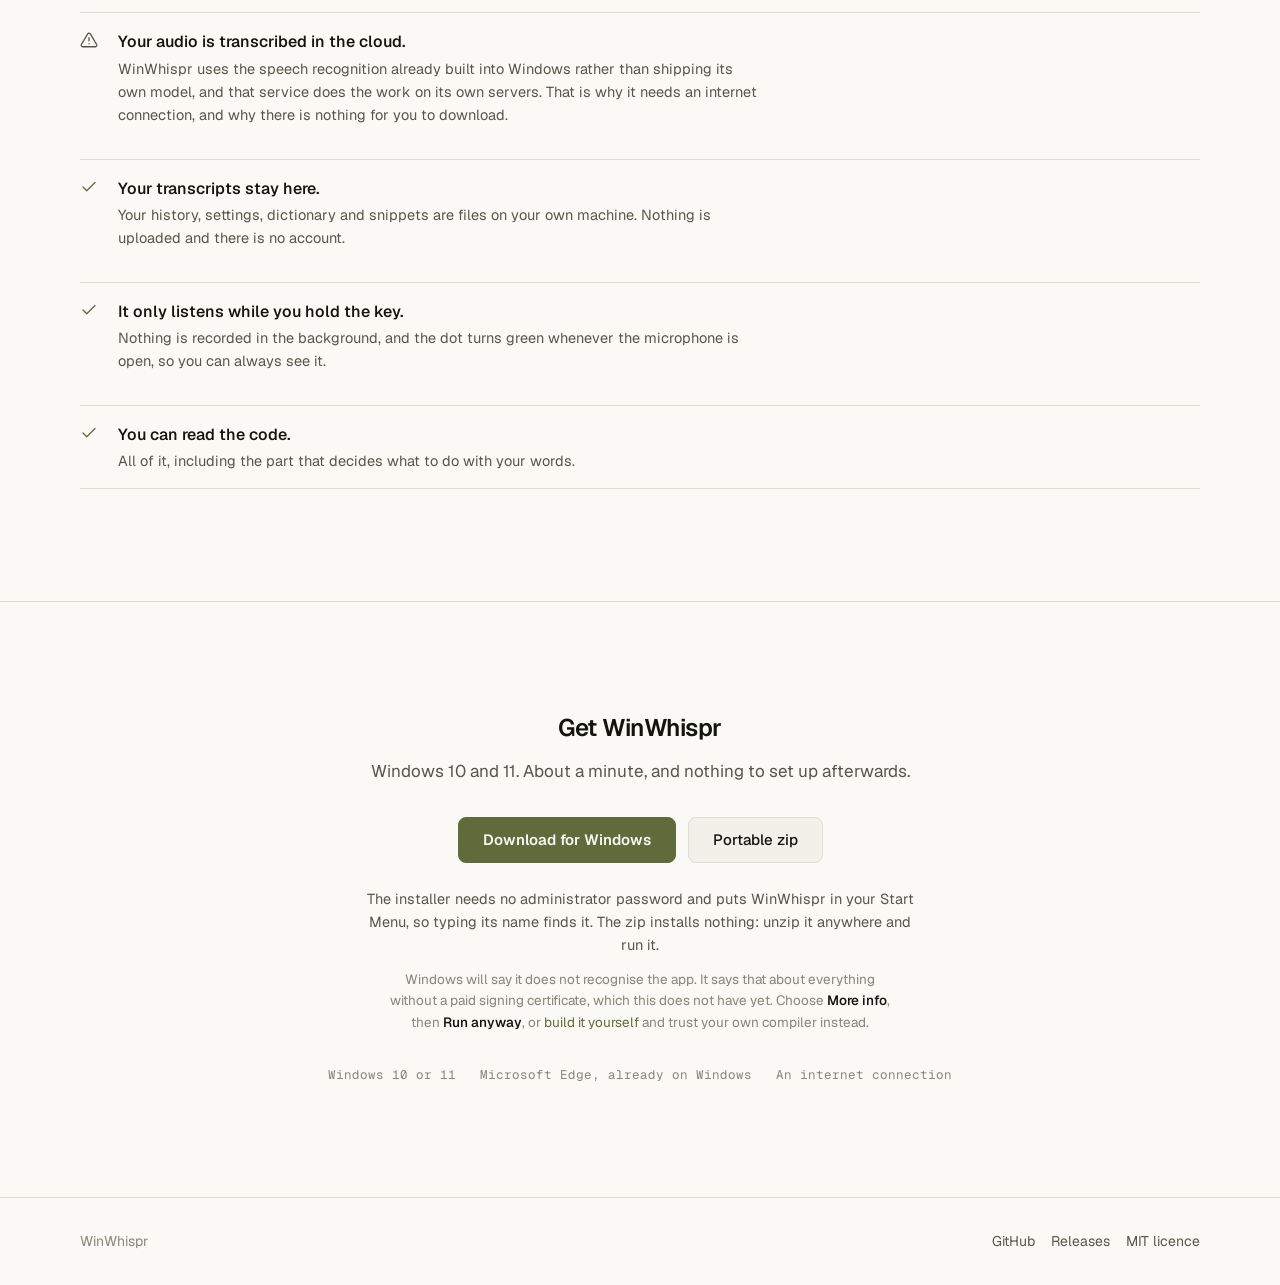
==== commit 48f01107: "fix: the recognizer needs Edge itself, not WebView2 WebView2 ships the SpeechRecognition constructor" ====
--- a/docs/index.html
+++ b/docs/index.html
@@ -289,7 +289,7 @@
       it yourself</a> and trust your own compiler instead.</p>
     <div class="requirements">
       <span>Windows 10 or 11</span>
-      <span>WebView2, already on Windows 11</span>
+      <span>Microsoft Edge, already on Windows</span>
       <span>An internet connection</span>
     </div>
   </div>
